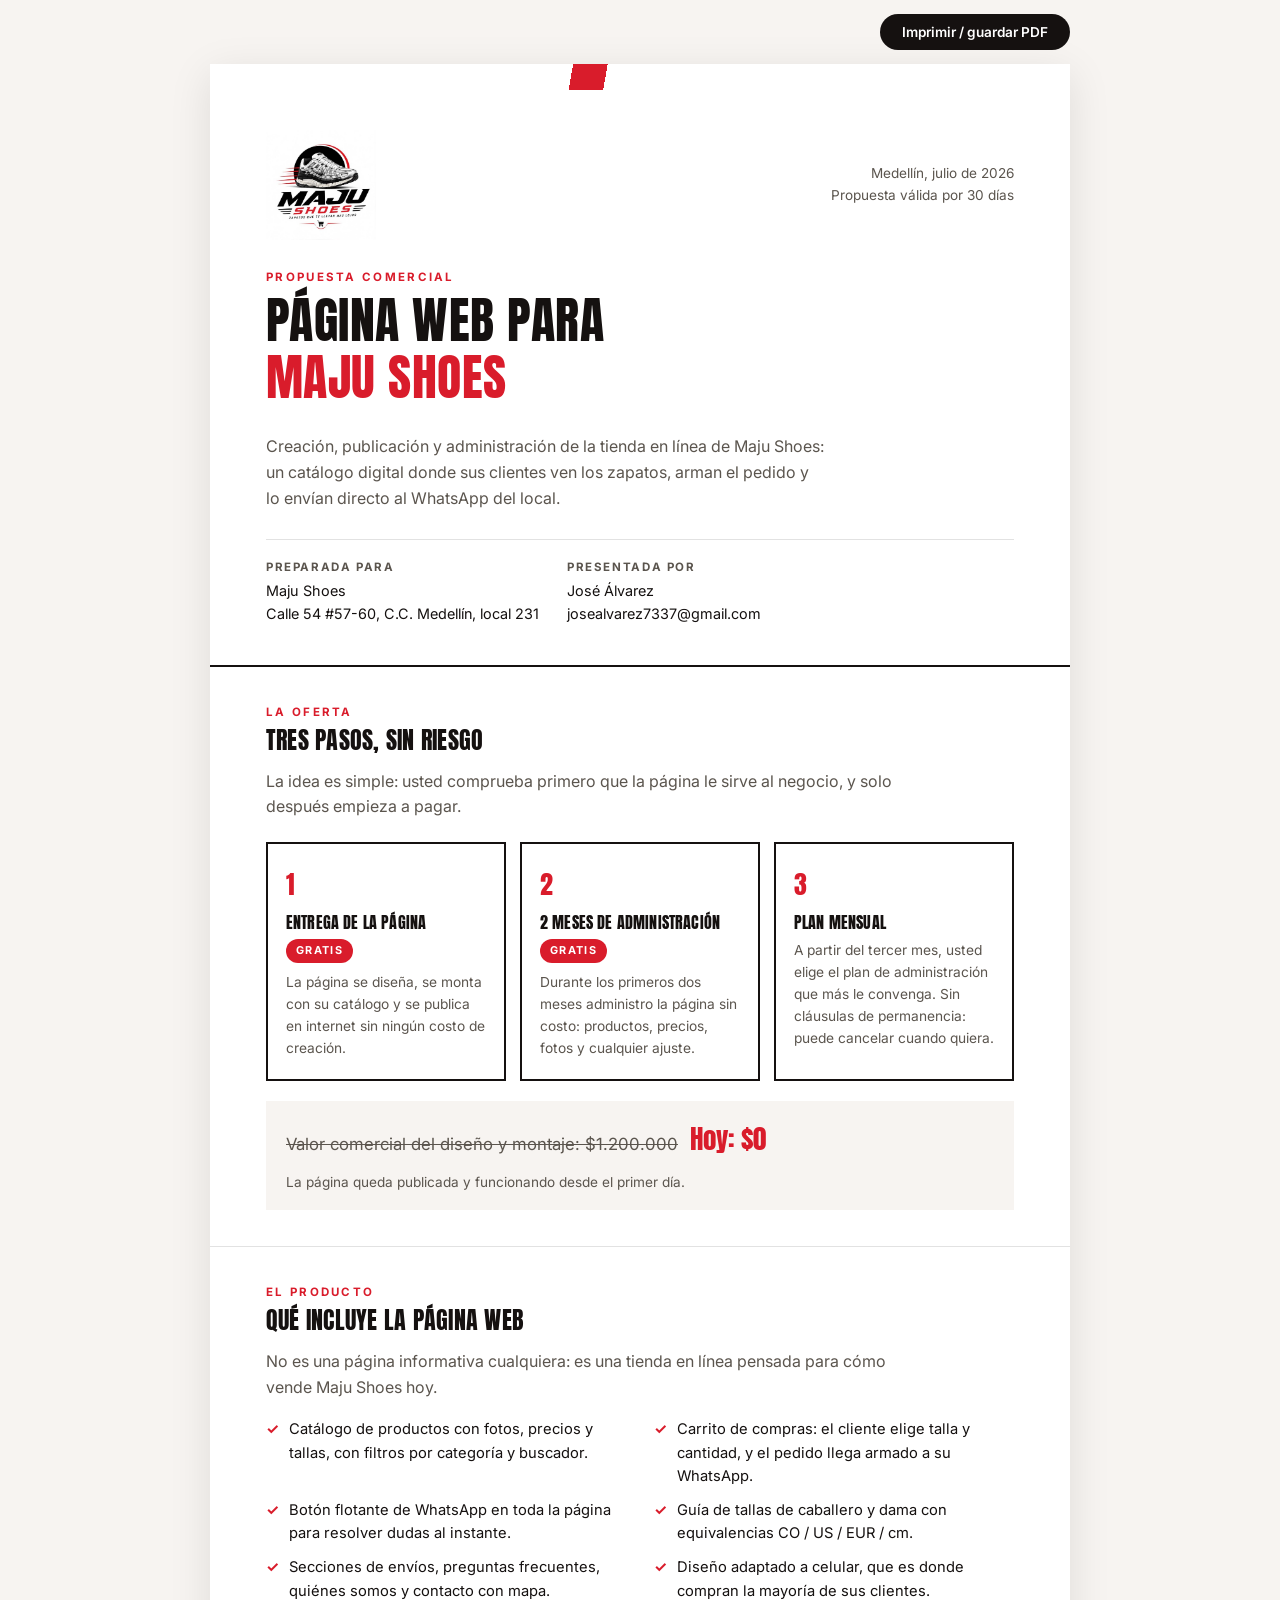
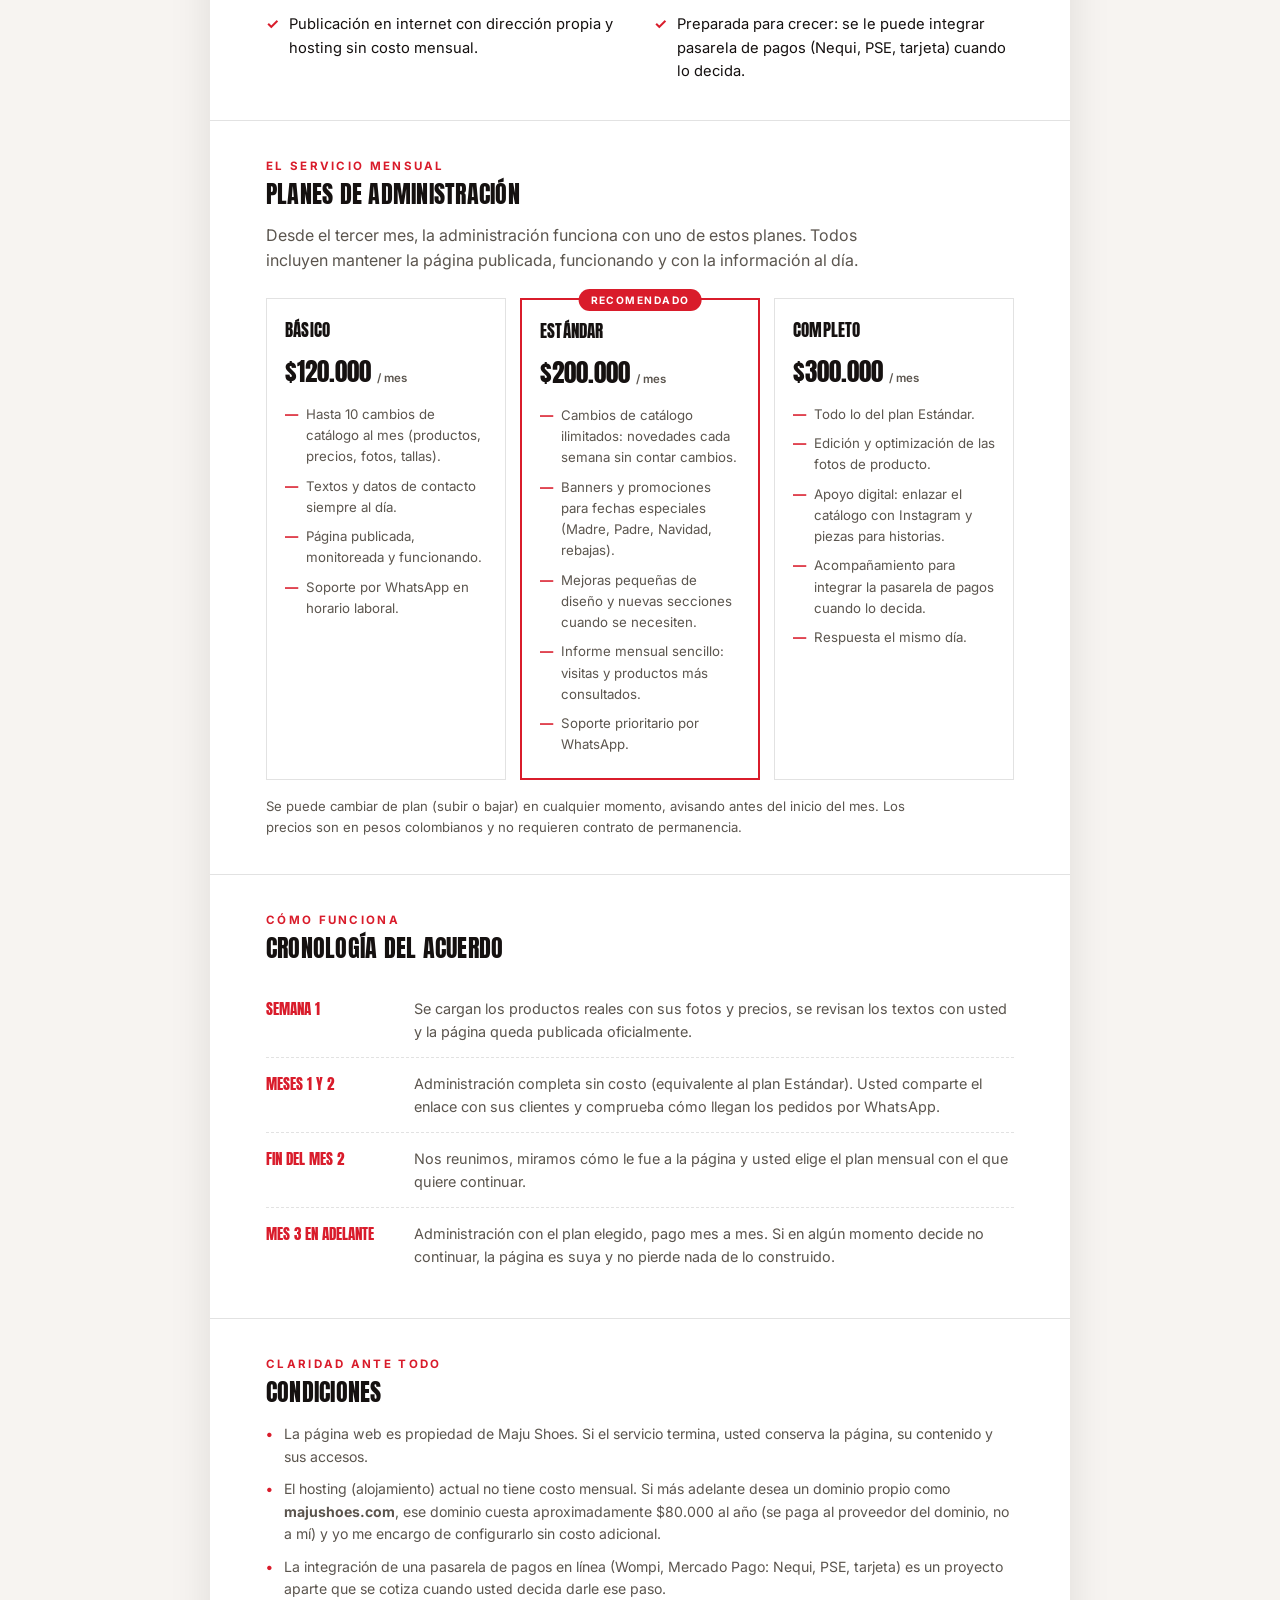
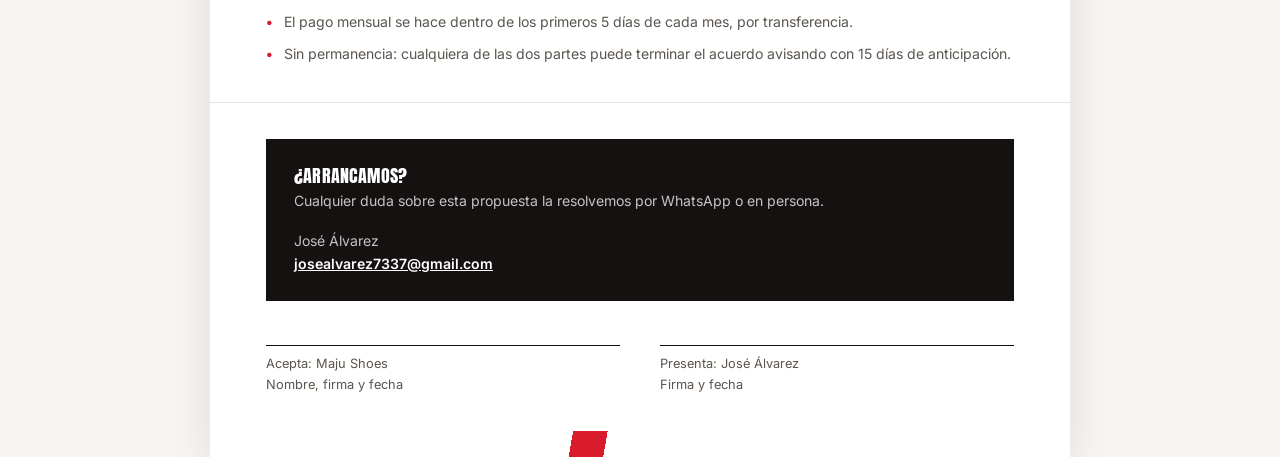
==== propuesta.html @ 2c848c31 "Agregar propuesta comercial imprimible (propuesta.html) Página independiente con la oferta comercial" ====
<!DOCTYPE html>
<html lang="es">
<head>
<meta charset="UTF-8">
<meta name="viewport" content="width=device-width, initial-scale=1.0">
<title>Propuesta comercial — Página web Maju Shoes</title>
<meta name="description" content="Propuesta comercial: creación y administración de la página web de Maju Shoes.">
<meta name="robots" content="noindex, nofollow">
<link rel="icon" type="image/png" href="img/favicon.png">
<link rel="preconnect" href="https://fonts.googleapis.com">
<link rel="preconnect" href="https://fonts.gstatic.com" crossorigin>
<link href="https://fonts.googleapis.com/css2?family=Anton&family=Inter:wght@400;500;600;700&display=swap" rel="stylesheet">
<style>
  :root{
    --white:#FFFFFF;
    --paper:#F7F4F1;
    --red:#D91C2B;
    --red-dark:#A3121D;
    --black:#151110;
    --gray:#5B554E;
    --line:rgba(21,17,16,0.12);
  }
  *{box-sizing:border-box; margin:0; padding:0;}
  body{
    background:var(--paper);
    color:var(--black);
    font-family:'Inter', sans-serif;
    -webkit-font-smoothing:antialiased;
    line-height:1.6;
  }
  h1,h2,h3{
    font-family:'Anton', sans-serif;
    font-weight:400;
    letter-spacing:0.01em;
    text-transform:uppercase;
    line-height:1.15;
  }
  .eyebrow{
    font-size:0.72rem; letter-spacing:0.2em; text-transform:uppercase;
    color:var(--red); font-weight:700; margin-bottom:6px;
  }
  .stripe{
    height:26px; width:100%;
    background:linear-gradient(100deg, transparent 0 42%, var(--red) 42% 46%, transparent 46% 100%);
  }
  .sheet{
    max-width:860px; margin:0 auto; background:var(--white);
    box-shadow:0 10px 40px rgba(21,17,16,0.10);
  }
  .pad{padding:40px 56px;}

  /* ---------- Portada ---------- */
  .cover{
    border-bottom:2px solid var(--black);
    display:flex; flex-direction:column; gap:28px;
  }
  .cover-top{display:flex; align-items:center; justify-content:space-between; gap:20px;}
  .logo-img{height:110px; width:auto; display:block; mix-blend-mode:multiply;}
  .cover-date{font-size:0.85rem; color:var(--gray); text-align:right;}
  .cover h1{font-size:clamp(2rem, 5vw, 3.1rem);}
  .cover h1 em{font-style:normal; color:var(--red);}
  .cover-sub{color:var(--gray); max-width:560px;}
  .cover-meta{
    display:flex; flex-wrap:wrap; gap:28px; padding-top:18px;
    border-top:1px solid var(--line); font-size:0.9rem;
  }
  .cover-meta b{display:block; font-size:0.72rem; letter-spacing:0.14em; text-transform:uppercase; color:var(--gray); font-weight:700; margin-bottom:2px;}

  /* ---------- Secciones ---------- */
  section{padding:36px 56px; border-bottom:1px solid var(--line);}
  section h2{font-size:1.5rem; margin-bottom:14px;}
  section > p{color:var(--gray); max-width:640px;}

  /* ---------- Oferta en 3 pasos ---------- */
  .offer-steps{display:grid; grid-template-columns:repeat(3,1fr); gap:14px; margin-top:22px;}
  .step{
    border:2px solid var(--black); padding:20px 18px; background:var(--white);
    display:flex; flex-direction:column; gap:8px;
  }
  .step .n{
    font-family:'Anton', sans-serif; font-size:1.6rem; color:var(--red);
  }
  .step h3{font-size:1rem;}
  .step p{font-size:0.86rem; color:var(--gray);}
  .free-tag{
    display:inline-block; align-self:flex-start;
    background:var(--red); color:var(--white);
    font-size:0.68rem; font-weight:700; letter-spacing:0.12em; text-transform:uppercase;
    padding:3px 10px; border-radius:999px;
  }
  .price-anchor{
    margin-top:20px; padding:16px 20px; background:var(--paper);
    display:flex; flex-wrap:wrap; align-items:baseline; gap:12px;
  }
  .price-anchor .old{color:var(--gray); text-decoration:line-through; font-size:1.05rem;}
  .price-anchor .new{font-family:'Anton', sans-serif; font-size:1.7rem; color:var(--red);}
  .price-anchor span:last-child{font-size:0.85rem; color:var(--gray);}

  /* ---------- Lista de lo que incluye ---------- */
  .checks{list-style:none; display:grid; grid-template-columns:1fr 1fr; gap:10px 28px; margin-top:18px;}
  .checks li{display:flex; gap:10px; font-size:0.92rem; align-items:flex-start;}
  .checks li::before{
    content:"✓"; color:var(--red); font-weight:700; flex-shrink:0;
    line-height:1.6;
  }

  /* ---------- Planes ---------- */
  .plans{display:grid; grid-template-columns:repeat(3,1fr); gap:14px; margin-top:24px; align-items:stretch;}
  .plan{
    border:1.5px solid var(--line); background:var(--white); padding:22px 18px;
    display:flex; flex-direction:column; gap:12px;
  }
  .plan.featured{border:2px solid var(--red); position:relative;}
  .plan.featured::before{
    content:"Recomendado";
    position:absolute; top:-11px; left:50%; transform:translateX(-50%);
    background:var(--red); color:var(--white);
    font-size:0.64rem; font-weight:700; letter-spacing:0.14em; text-transform:uppercase;
    padding:3px 12px; border-radius:999px; white-space:nowrap;
  }
  .plan h3{font-size:1.05rem;}
  .plan .price{font-family:'Anton', sans-serif; font-size:1.55rem;}
  .plan .price small{font-family:'Inter', sans-serif; font-size:0.72rem; color:var(--gray); font-weight:600;}
  .plan ul{list-style:none; display:flex; flex-direction:column; gap:8px; font-size:0.83rem; color:var(--gray);}
  .plan ul li{display:flex; gap:8px; align-items:flex-start;}
  .plan ul li::before{content:"—"; color:var(--red); font-weight:700; flex-shrink:0;}
  .plans-note{margin-top:16px; font-size:0.82rem; color:var(--gray);}

  /* ---------- Cronología ---------- */
  .timeline{list-style:none; margin-top:20px; display:flex; flex-direction:column; gap:0;}
  .timeline li{
    display:grid; grid-template-columns:130px 1fr; gap:18px;
    padding:14px 0; border-bottom:1px dashed var(--line);
  }
  .timeline li:last-child{border-bottom:none;}
  .timeline b{
    font-family:'Anton', sans-serif; font-weight:400; text-transform:uppercase;
    color:var(--red); font-size:0.95rem;
  }
  .timeline p{font-size:0.9rem; color:var(--gray);}

  /* ---------- Condiciones ---------- */
  .terms{list-style:none; margin-top:16px; display:flex; flex-direction:column; gap:10px;}
  .terms li{position:relative; padding-left:18px; font-size:0.88rem; color:var(--gray);}
  .terms li::before{content:"•"; color:var(--red); font-weight:700; position:absolute; left:0;}

  /* ---------- Cierre / contacto ---------- */
  .closing{border-bottom:none; display:flex; flex-direction:column; gap:18px;}
  .contact-box{
    background:var(--black); color:var(--white); padding:26px 28px;
    display:flex; flex-wrap:wrap; justify-content:space-between; gap:18px; align-items:center;
  }
  .contact-box h3{font-size:1.15rem; margin-bottom:4px;}
  .contact-box p{font-size:0.88rem; color:rgba(255,255,255,0.75);}
  .contact-box a{color:var(--white); font-weight:600; text-decoration:underline;}
  .sign-row{
    display:grid; grid-template-columns:1fr 1fr; gap:40px; margin-top:26px;
  }
  .sign{border-top:1.5px solid var(--black); padding-top:8px; font-size:0.8rem; color:var(--gray);}

  /* ---------- Botón imprimir ---------- */
  .print-bar{max-width:860px; margin:0 auto; padding:14px 0; display:flex; justify-content:flex-end;}
  .btn-print{
    font-family:'Inter', sans-serif; font-weight:600; font-size:0.85rem;
    background:var(--black); color:var(--white); border:none; cursor:pointer;
    padding:10px 22px; border-radius:999px;
  }
  .btn-print:hover{background:var(--red);}

  @media (max-width:720px){
    .pad, section{padding-left:22px; padding-right:22px;}
    .offer-steps, .plans, .checks, .sign-row{grid-template-columns:1fr;}
    .plan.featured{order:-1;}
    .timeline li{grid-template-columns:1fr; gap:2px;}
    .print-bar{padding-right:14px;}
  }

  @media print{
    body{background:var(--white);}
    .sheet{box-shadow:none; max-width:none;}
    .print-bar{display:none;}
    section{break-inside:avoid;}
    a{text-decoration:none;}
  }
</style>
</head>
<body>

<div class="print-bar">
  <button class="btn-print" onclick="window.print()">Imprimir / guardar PDF</button>
</div>

<div class="sheet">

  <div class="stripe"></div>

  <div class="cover pad">
    <div class="cover-top">
      <img class="logo-img" src="img/logo.jpeg" alt="Maju Shoes">
      <div class="cover-date">Medellín, julio de 2026<br>Propuesta válida por 30 días</div>
    </div>
    <div>
      <p class="eyebrow">Propuesta comercial</p>
      <h1>Página web para<br><em>Maju Shoes</em></h1>
    </div>
    <p class="cover-sub">Creación, publicación y administración de la tienda en línea de Maju Shoes: un catálogo digital donde sus clientes ven los zapatos, arman el pedido y lo envían directo al WhatsApp del local.</p>
    <div class="cover-meta">
      <div><b>Preparada para</b>Maju Shoes<br>Calle 54 #57-60, C.C. Medellín, local 231</div>
      <div><b>Presentada por</b>José Álvarez<br>josealvarez7337@gmail.com</div>
    </div>
  </div>

  <section>
    <p class="eyebrow">La oferta</p>
    <h2>Tres pasos, sin riesgo</h2>
    <p>La idea es simple: usted comprueba primero que la página le sirve al negocio, y solo después empieza a pagar.</p>
    <div class="offer-steps">
      <div class="step">
        <span class="n">1</span>
        <h3>Entrega de la página</h3>
        <span class="free-tag">Gratis</span>
        <p>La página se diseña, se monta con su catálogo y se publica en internet sin ningún costo de creación.</p>
      </div>
      <div class="step">
        <span class="n">2</span>
        <h3>2 meses de administración</h3>
        <span class="free-tag">Gratis</span>
        <p>Durante los primeros dos meses administro la página sin costo: productos, precios, fotos y cualquier ajuste.</p>
      </div>
      <div class="step">
        <span class="n">3</span>
        <h3>Plan mensual</h3>
        <p>A partir del tercer mes, usted elige el plan de administración que más le convenga. Sin cláusulas de permanencia: puede cancelar cuando quiera.</p>
      </div>
    </div>
    <div class="price-anchor">
      <span class="old">Valor comercial del diseño y montaje: $1.200.000</span>
      <span class="new">Hoy: $0</span>
      <span>La página queda publicada y funcionando desde el primer día.</span>
    </div>
  </section>

  <section>
    <p class="eyebrow">El producto</p>
    <h2>Qué incluye la página web</h2>
    <p>No es una página informativa cualquiera: es una tienda en línea pensada para cómo vende Maju Shoes hoy.</p>
    <ul class="checks">
      <li>Catálogo de productos con fotos, precios y tallas, con filtros por categoría y buscador.</li>
      <li>Carrito de compras: el cliente elige talla y cantidad, y el pedido llega armado a su WhatsApp.</li>
      <li>Botón flotante de WhatsApp en toda la página para resolver dudas al instante.</li>
      <li>Guía de tallas de caballero y dama con equivalencias CO / US / EUR / cm.</li>
      <li>Secciones de envíos, preguntas frecuentes, quiénes somos y contacto con mapa.</li>
      <li>Diseño adaptado a celular, que es donde compran la mayoría de sus clientes.</li>
      <li>Publicación en internet con dirección propia y hosting sin costo mensual.</li>
      <li>Preparada para crecer: se le puede integrar pasarela de pagos (Nequi, PSE, tarjeta) cuando lo decida.</li>
    </ul>
  </section>

  <section>
    <p class="eyebrow">El servicio mensual</p>
    <h2>Planes de administración</h2>
    <p>Desde el tercer mes, la administración funciona con uno de estos planes. Todos incluyen mantener la página publicada, funcionando y con la información al día.</p>
    <!-- ══════════════════════════════════════════════════════════
         EDITA AQUÍ LOS PRECIOS: cambia los valores $ de cada plan
         según lo que decidas cobrar. Son valores sugeridos.
         ══════════════════════════════════════════════════════════ -->
    <div class="plans">
      <div class="plan">
        <h3>Básico</h3>
        <div class="price">$120.000 <small>/ mes</small></div>
        <ul>
          <li>Hasta 10 cambios de catálogo al mes (productos, precios, fotos, tallas).</li>
          <li>Textos y datos de contacto siempre al día.</li>
          <li>Página publicada, monitoreada y funcionando.</li>
          <li>Soporte por WhatsApp en horario laboral.</li>
        </ul>
      </div>
      <div class="plan featured">
        <h3>Estándar</h3>
        <div class="price">$200.000 <small>/ mes</small></div>
        <ul>
          <li>Cambios de catálogo ilimitados: novedades cada semana sin contar cambios.</li>
          <li>Banners y promociones para fechas especiales (Madre, Padre, Navidad, rebajas).</li>
          <li>Mejoras pequeñas de diseño y nuevas secciones cuando se necesiten.</li>
          <li>Informe mensual sencillo: visitas y productos más consultados.</li>
          <li>Soporte prioritario por WhatsApp.</li>
        </ul>
      </div>
      <div class="plan">
        <h3>Completo</h3>
        <div class="price">$300.000 <small>/ mes</small></div>
        <ul>
          <li>Todo lo del plan Estándar.</li>
          <li>Edición y optimización de las fotos de producto.</li>
          <li>Apoyo digital: enlazar el catálogo con Instagram y piezas para historias.</li>
          <li>Acompañamiento para integrar la pasarela de pagos cuando lo decida.</li>
          <li>Respuesta el mismo día.</li>
        </ul>
      </div>
    </div>
    <p class="plans-note">Se puede cambiar de plan (subir o bajar) en cualquier momento, avisando antes del inicio del mes. Los precios son en pesos colombianos y no requieren contrato de permanencia.</p>
  </section>

  <section>
    <p class="eyebrow">Cómo funciona</p>
    <h2>Cronología del acuerdo</h2>
    <ul class="timeline">
      <li>
        <b>Semana 1</b>
        <p>Se cargan los productos reales con sus fotos y precios, se revisan los textos con usted y la página queda publicada oficialmente.</p>
      </li>
      <li>
        <b>Meses 1 y 2</b>
        <p>Administración completa sin costo (equivalente al plan Estándar). Usted comparte el enlace con sus clientes y comprueba cómo llegan los pedidos por WhatsApp.</p>
      </li>
      <li>
        <b>Fin del mes 2</b>
        <p>Nos reunimos, miramos cómo le fue a la página y usted elige el plan mensual con el que quiere continuar.</p>
      </li>
      <li>
        <b>Mes 3 en adelante</b>
        <p>Administración con el plan elegido, pago mes a mes. Si en algún momento decide no continuar, la página es suya y no pierde nada de lo construido.</p>
      </li>
    </ul>
  </section>

  <section>
    <p class="eyebrow">Claridad ante todo</p>
    <h2>Condiciones</h2>
    <ul class="terms">
      <li>La página web es propiedad de Maju Shoes. Si el servicio termina, usted conserva la página, su contenido y sus accesos.</li>
      <li>El hosting (alojamiento) actual no tiene costo mensual. Si más adelante desea un dominio propio como <b>majushoes.com</b>, ese dominio cuesta aproximadamente $80.000 al año (se paga al proveedor del dominio, no a mí) y yo me encargo de configurarlo sin costo adicional.</li>
      <li>La integración de una pasarela de pagos en línea (Wompi, Mercado Pago: Nequi, PSE, tarjeta) es un proyecto aparte que se cotiza cuando usted decida darle ese paso.</li>
      <li>El pago mensual se hace dentro de los primeros 5 días de cada mes, por transferencia.</li>
      <li>Sin permanencia: cualquiera de las dos partes puede terminar el acuerdo avisando con 15 días de anticipación.</li>
    </ul>
  </section>

  <section class="closing">
    <div class="contact-box">
      <div>
        <h3>¿Arrancamos?</h3>
        <p>Cualquier duda sobre esta propuesta la resolvemos por WhatsApp o en persona.</p>
      </div>
      <div>
        <p>José Álvarez<br><a href="mailto:josealvarez7337@gmail.com">josealvarez7337@gmail.com</a></p>
      </div>
    </div>
    <div class="sign-row">
      <div class="sign">Acepta: Maju Shoes<br>Nombre, firma y fecha</div>
      <div class="sign">Presenta: José Álvarez<br>Firma y fecha</div>
    </div>
  </section>

  <div class="stripe"></div>

</div>

</body>
</html>
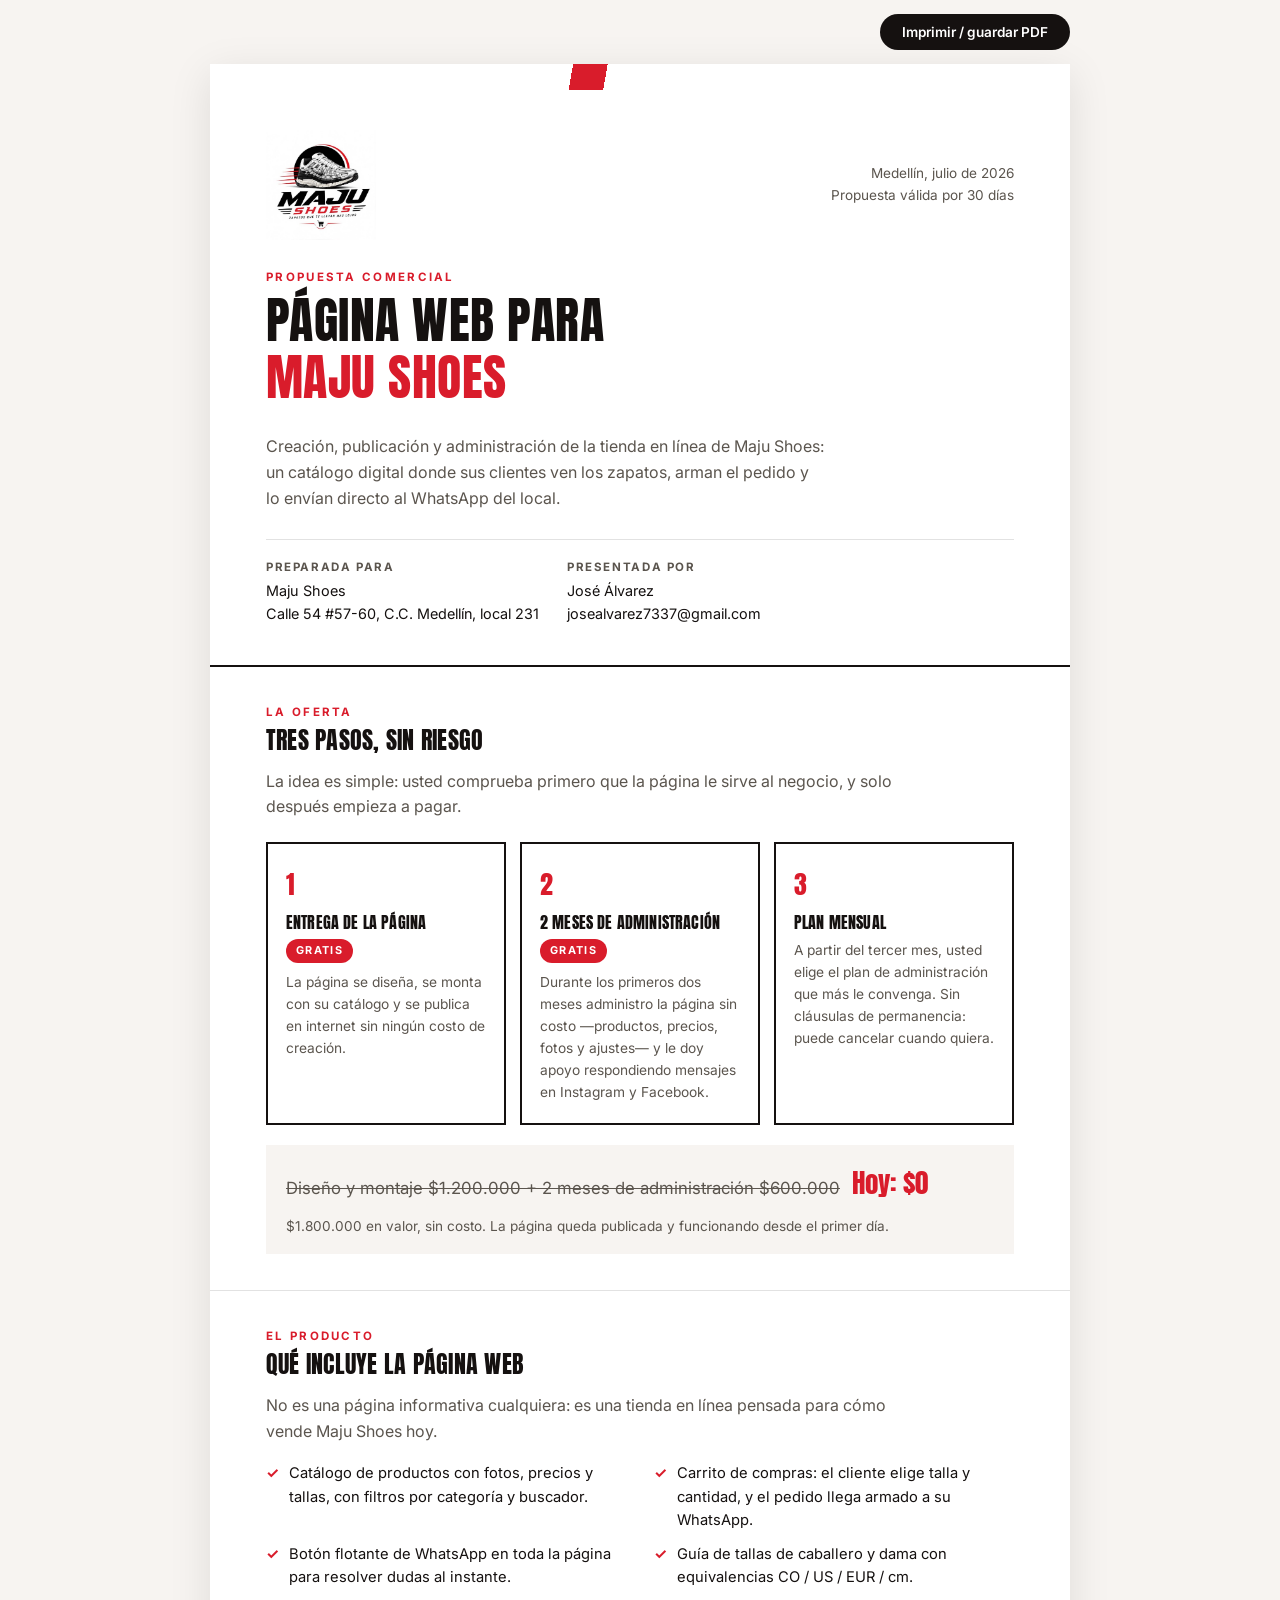
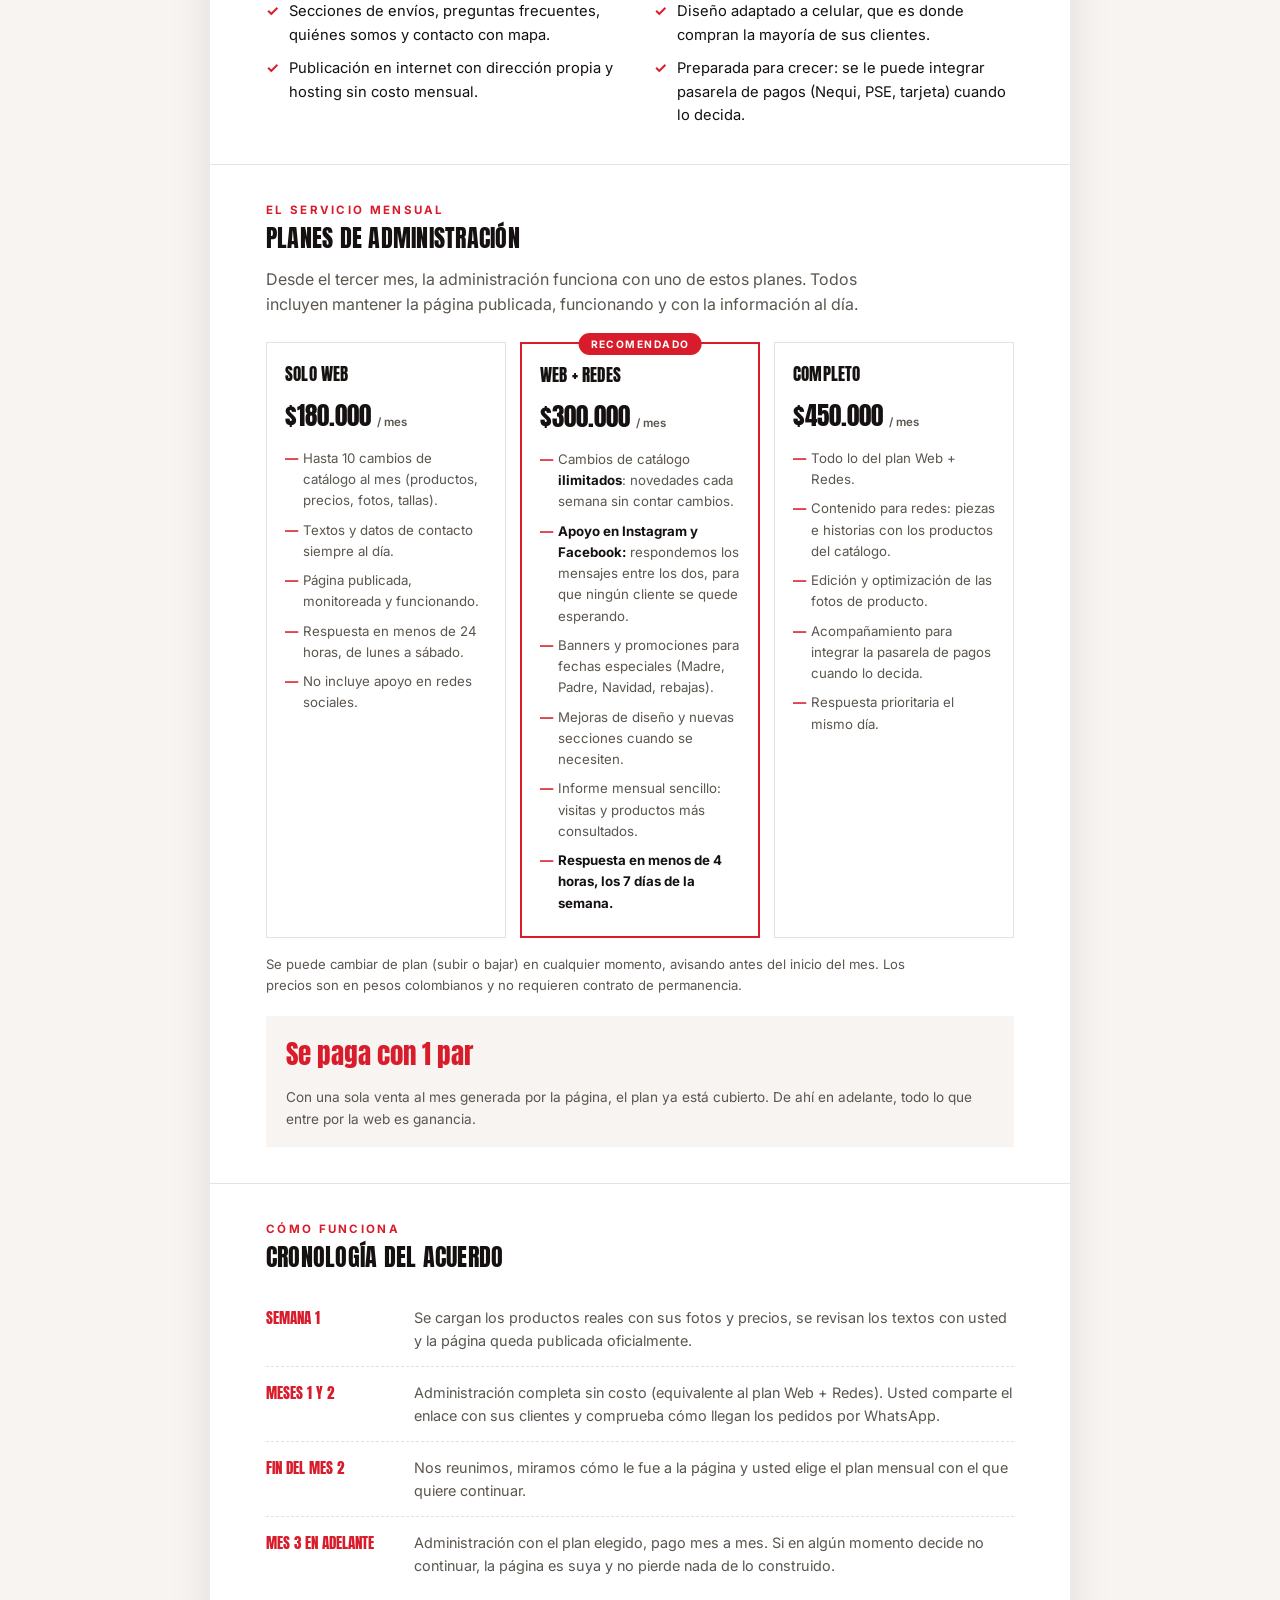
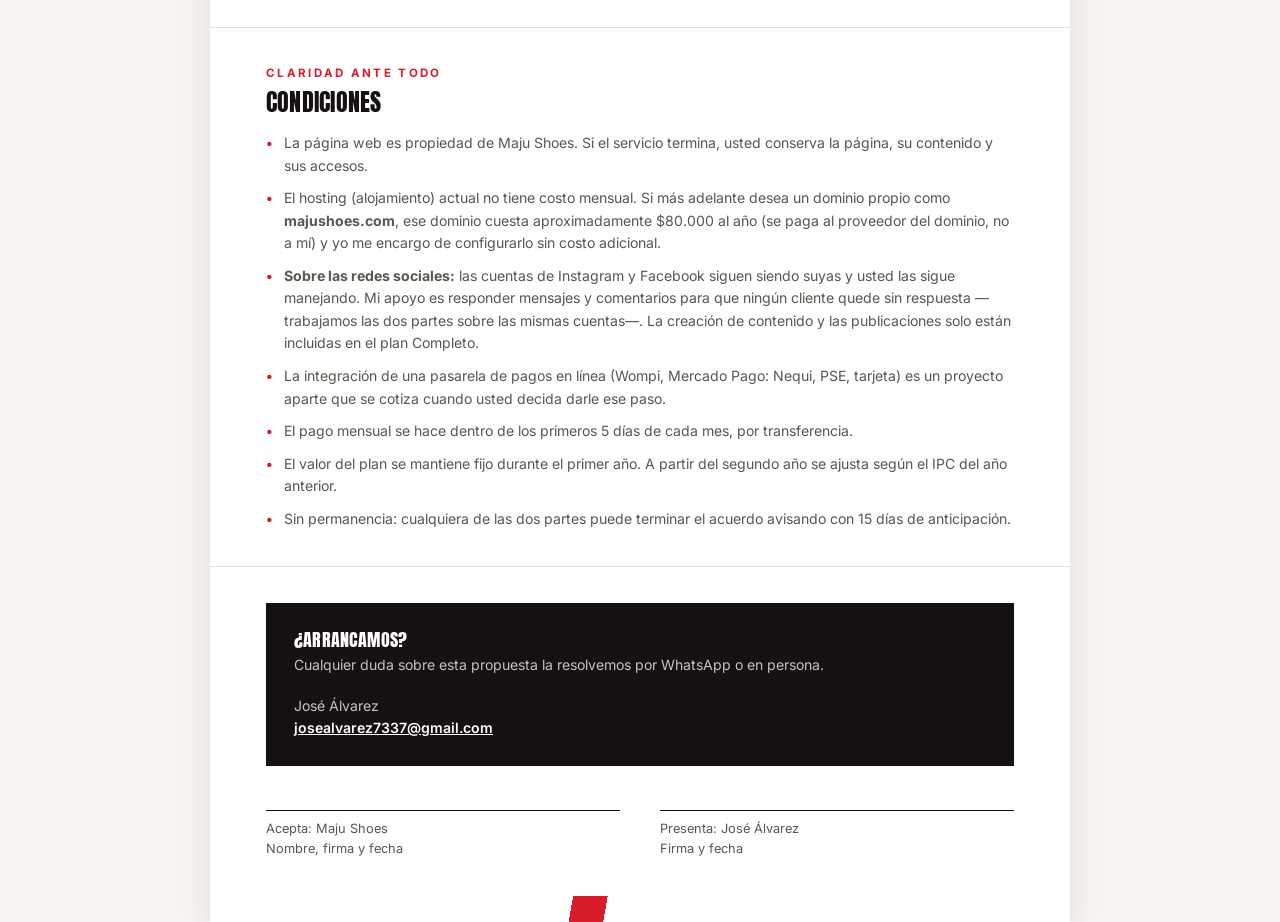
==== commit c72c9a6c: "Ajustar planes: incluir apoyo en redes sociales y tiempos de respuesta Reestructura los planes mensu" ====
--- a/propuesta.html
+++ b/propuesta.html
@@ -122,8 +122,9 @@
   .plan .price{font-family:'Anton', sans-serif; font-size:1.55rem;}
   .plan .price small{font-family:'Inter', sans-serif; font-size:0.72rem; color:var(--gray); font-weight:600;}
   .plan ul{list-style:none; display:flex; flex-direction:column; gap:8px; font-size:0.83rem; color:var(--gray);}
-  .plan ul li{display:flex; gap:8px; align-items:flex-start;}
-  .plan ul li::before{content:"—"; color:var(--red); font-weight:700; flex-shrink:0;}
+  .plan ul li{position:relative; padding-left:18px;}
+  .plan ul li::before{content:"—"; color:var(--red); font-weight:700; position:absolute; left:0;}
+  .plan ul li b{color:var(--black);}
   .plans-note{margin-top:16px; font-size:0.82rem; color:var(--gray);}
 
   /* ---------- Cronología ---------- */
@@ -225,7 +226,7 @@
         <span class="n">2</span>
         <h3>2 meses de administración</h3>
         <span class="free-tag">Gratis</span>
-        <p>Durante los primeros dos meses administro la página sin costo: productos, precios, fotos y cualquier ajuste.</p>
+        <p>Durante los primeros dos meses administro la página sin costo —productos, precios, fotos y ajustes— y le doy apoyo respondiendo mensajes en Instagram y Facebook.</p>
       </div>
       <div class="step">
         <span class="n">3</span>
@@ -234,9 +235,9 @@
       </div>
     </div>
     <div class="price-anchor">
-      <span class="old">Valor comercial del diseño y montaje: $1.200.000</span>
+      <span class="old">Diseño y montaje $1.200.000 + 2 meses de administración $600.000</span>
       <span class="new">Hoy: $0</span>
-      <span>La página queda publicada y funcionando desde el primer día.</span>
+      <span>$1.800.000 en valor, sin costo. La página queda publicada y funcionando desde el primer día.</span>
     </div>
   </section>
 
@@ -266,39 +267,45 @@
          ══════════════════════════════════════════════════════════ -->
     <div class="plans">
       <div class="plan">
-        <h3>Básico</h3>
-        <div class="price">$120.000 <small>/ mes</small></div>
+        <h3>Solo web</h3>
+        <div class="price">$180.000 <small>/ mes</small></div>
         <ul>
           <li>Hasta 10 cambios de catálogo al mes (productos, precios, fotos, tallas).</li>
           <li>Textos y datos de contacto siempre al día.</li>
           <li>Página publicada, monitoreada y funcionando.</li>
-          <li>Soporte por WhatsApp en horario laboral.</li>
+          <li>Respuesta en menos de 24 horas, de lunes a sábado.</li>
+          <li>No incluye apoyo en redes sociales.</li>
         </ul>
       </div>
       <div class="plan featured">
-        <h3>Estándar</h3>
-        <div class="price">$200.000 <small>/ mes</small></div>
+        <h3>Web + Redes</h3>
+        <div class="price">$300.000 <small>/ mes</small></div>
         <ul>
-          <li>Cambios de catálogo ilimitados: novedades cada semana sin contar cambios.</li>
+          <li>Cambios de catálogo <b>ilimitados</b>: novedades cada semana sin contar cambios.</li>
+          <li><b>Apoyo en Instagram y Facebook:</b> respondemos los mensajes entre los dos, para que ningún cliente se quede esperando.</li>
           <li>Banners y promociones para fechas especiales (Madre, Padre, Navidad, rebajas).</li>
-          <li>Mejoras pequeñas de diseño y nuevas secciones cuando se necesiten.</li>
+          <li>Mejoras de diseño y nuevas secciones cuando se necesiten.</li>
           <li>Informe mensual sencillo: visitas y productos más consultados.</li>
-          <li>Soporte prioritario por WhatsApp.</li>
+          <li><b>Respuesta en menos de 4 horas, los 7 días de la semana.</b></li>
         </ul>
       </div>
       <div class="plan">
         <h3>Completo</h3>
-        <div class="price">$300.000 <small>/ mes</small></div>
+        <div class="price">$450.000 <small>/ mes</small></div>
         <ul>
-          <li>Todo lo del plan Estándar.</li>
+          <li>Todo lo del plan Web + Redes.</li>
+          <li>Contenido para redes: piezas e historias con los productos del catálogo.</li>
           <li>Edición y optimización de las fotos de producto.</li>
-          <li>Apoyo digital: enlazar el catálogo con Instagram y piezas para historias.</li>
           <li>Acompañamiento para integrar la pasarela de pagos cuando lo decida.</li>
-          <li>Respuesta el mismo día.</li>
+          <li>Respuesta prioritaria el mismo día.</li>
         </ul>
       </div>
     </div>
     <p class="plans-note">Se puede cambiar de plan (subir o bajar) en cualquier momento, avisando antes del inicio del mes. Los precios son en pesos colombianos y no requieren contrato de permanencia.</p>
+    <div class="price-anchor">
+      <span class="new">Se paga con 1 par</span>
+      <span>Con una sola venta al mes generada por la página, el plan ya está cubierto. De ahí en adelante, todo lo que entre por la web es ganancia.</span>
+    </div>
   </section>
 
   <section>
@@ -311,7 +318,7 @@
       </li>
       <li>
         <b>Meses 1 y 2</b>
-        <p>Administración completa sin costo (equivalente al plan Estándar). Usted comparte el enlace con sus clientes y comprueba cómo llegan los pedidos por WhatsApp.</p>
+        <p>Administración completa sin costo (equivalente al plan Web + Redes). Usted comparte el enlace con sus clientes y comprueba cómo llegan los pedidos por WhatsApp.</p>
       </li>
       <li>
         <b>Fin del mes 2</b>
@@ -330,8 +337,10 @@
     <ul class="terms">
       <li>La página web es propiedad de Maju Shoes. Si el servicio termina, usted conserva la página, su contenido y sus accesos.</li>
       <li>El hosting (alojamiento) actual no tiene costo mensual. Si más adelante desea un dominio propio como <b>majushoes.com</b>, ese dominio cuesta aproximadamente $80.000 al año (se paga al proveedor del dominio, no a mí) y yo me encargo de configurarlo sin costo adicional.</li>
+      <li><b>Sobre las redes sociales:</b> las cuentas de Instagram y Facebook siguen siendo suyas y usted las sigue manejando. Mi apoyo es responder mensajes y comentarios para que ningún cliente quede sin respuesta —trabajamos las dos partes sobre las mismas cuentas—. La creación de contenido y las publicaciones solo están incluidas en el plan Completo.</li>
       <li>La integración de una pasarela de pagos en línea (Wompi, Mercado Pago: Nequi, PSE, tarjeta) es un proyecto aparte que se cotiza cuando usted decida darle ese paso.</li>
       <li>El pago mensual se hace dentro de los primeros 5 días de cada mes, por transferencia.</li>
+      <li>El valor del plan se mantiene fijo durante el primer año. A partir del segundo año se ajusta según el IPC del año anterior.</li>
       <li>Sin permanencia: cualquiera de las dos partes puede terminar el acuerdo avisando con 15 días de anticipación.</li>
     </ul>
   </section>
